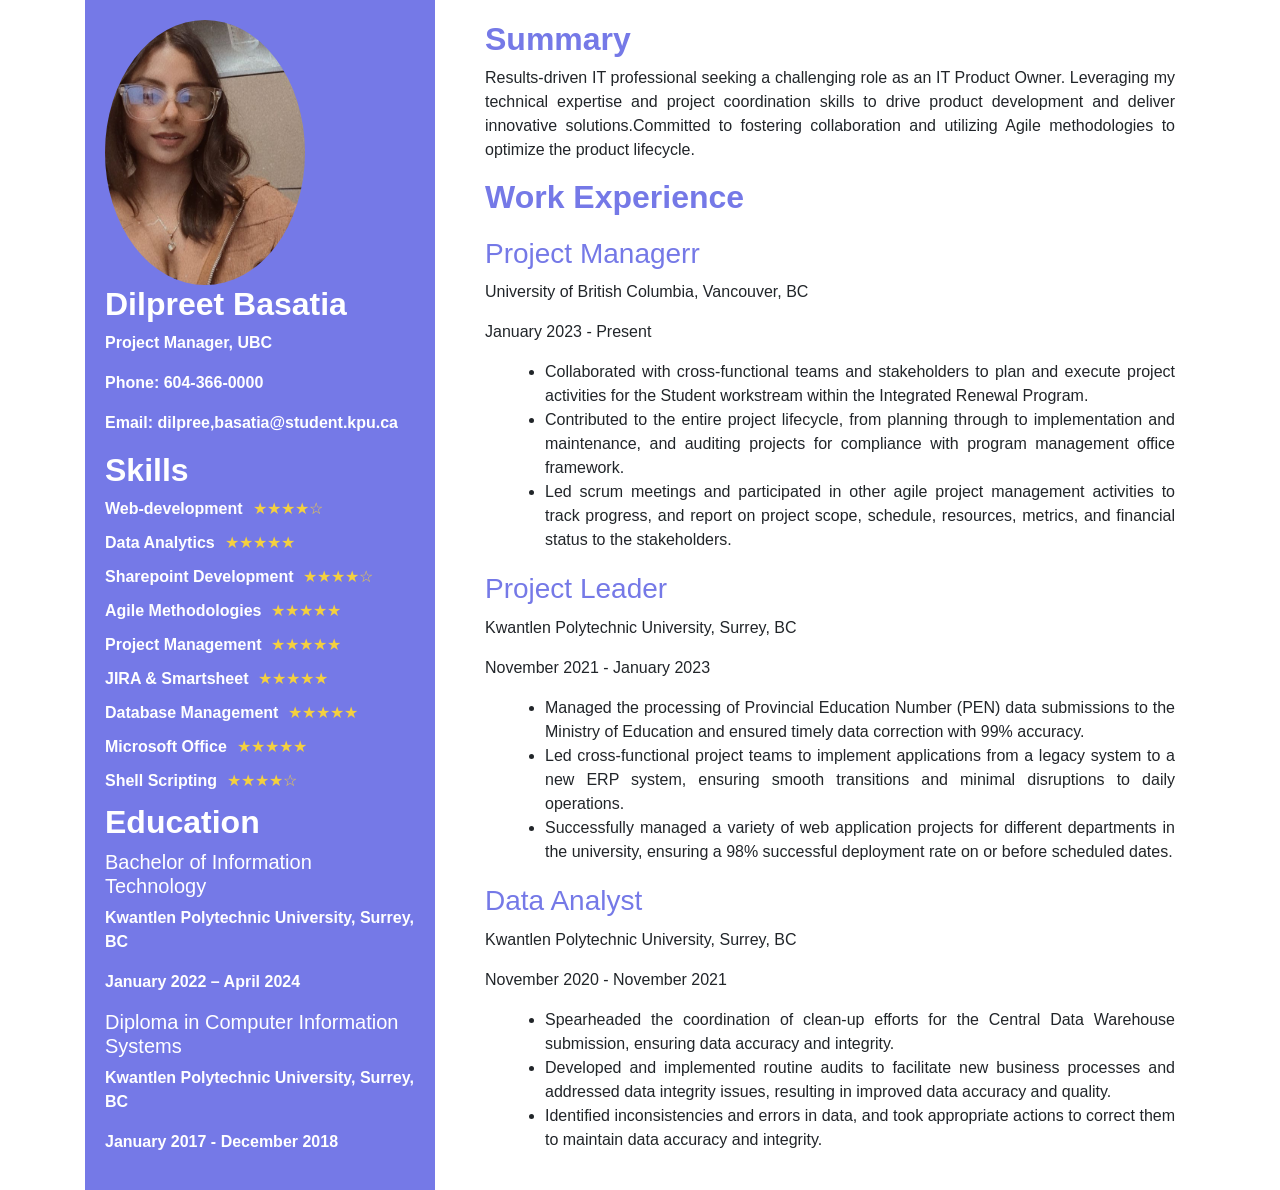
==== index.html @ 6bdb2d2a "Rename resume.html to index.html" ====
<!DOCTYPE html>
<html lang="en">
<head>
  <meta charset="UTF-8">
  <meta name="viewport" content="width=device-width, initial-scale=1.0">
  <link rel="stylesheet" href="style.css">
  <link rel="stylesheet" href="https://stackpath.bootstrapcdn.com/bootstrap/4.5.2/css/bootstrap.min.css">
  <title>Resume</title>
</head>
<body>
  <div class="container">
    <div class="row">
      <div class="col-md-4">
        <div class="left-column">
          <div class="profile">
            <img src="pic.jpg" alt="Profile Picture" class="img-fluid">
          </div>
          <div class="personal-details">
            <h2>Dilpreet Basatia</h2>
            <p>Project Manager, UBC</p>
            <p>Phone: 604-366-0000</p>
            <p>Email: dilpree,basatia@student.kpu.ca</p>
          </div>


          <div class="skills">
            <h2>Skills</h2>
            <ul>
              <li>
                <span class="skill-name">Web-development</span>
                <span class="skill-rating">★★★★☆</span>
              </li>
              <li>
                <span class="skill-name">Data Analytics</span>
                <span class="skill-rating">★★★★★</span>
              </li>
              <li>
                <span class="skill-name">Sharepoint Development</span>
                <span class="skill-rating">★★★★☆</span>
              </li>
              <li>
                <span class="skill-name">Agile Methodologies</span>
                <span class="skill-rating">★★★★★</span>
              </li>
<li>
                <span class="skill-name">Project Management</span>
                <span class="skill-rating">★★★★★</span>
              </li>
<li>
                <span class="skill-name">JIRA & Smartsheet</span>
                <span class="skill-rating">★★★★★</span>
              </li>
<li>
                <span class="skill-name">Database Management</span>
                <span class="skill-rating">★★★★★</span>
              </li>
<li>
                <span class="skill-name">Microsoft Office</span>
                <span class="skill-rating">★★★★★</span>
              </li>
              <li>
                <span class="skill-name">Shell Scripting</span>
                <span class="skill-rating">★★★★☆</span>
              </li>
            </ul>
          </div>
          <div class="education">

           <h2>Education</h2>
   <h5>Bachelor of Information Technology</h5>
            <p>Kwantlen Polytechnic University, Surrey, BC</p>
            <p>January 2022 – April 2024</p>
           <h5>Diploma in Computer Information Systems</h5>
            <p>Kwantlen Polytechnic University, Surrey, BC</p>
            <p>January 2017 - December 2018</p>

          </div>
        </div>
      </div>
      <div class="col-md-8">
        <div class="right-column">
 <div class="summary">
      <h2>Summary</h2>
      <p>
        Results-driven IT professional seeking a challenging role as an IT Product Owner. 
        Leveraging my technical expertise and project coordination skills to drive product 
        development and deliver innovative solutions.Committed to fostering collaboration and utilizing Agile methodologies to optimize the product lifecycle.
      </p>
      </div>
          <div class="work-experience">
            <h2>Work Experience</h2>
            <h3>Project Managerr</h3>
            <p>University of British Columbia, Vancouver, BC</p>
            <p>January 2023 - Present</p>
            <ul>
              <li>Collaborated with cross-functional teams and stakeholders to plan and execute project activities for the Student workstream within the Integrated Renewal Program.</li>
        <li>Contributed to the entire project lifecycle, from planning through to implementation and maintenance, and auditing projects for compliance with program management office framework.</li>
        <li>Led scrum meetings and participated in other agile project management activities to track progress, and report on project scope, schedule, resources, metrics, and financial status to the stakeholders.</li>
            </ul>
            <h3>Project Leader</h3>
            <p>Kwantlen Polytechnic University, Surrey, BC</p>
            <p>November 2021 - January 2023</p>
            <ul>
              <li>Managed the processing of Provincial Education Number (PEN) data submissions to the Ministry of Education and ensured timely data correction with 99% accuracy.</li>
        <li>Led cross-functional project teams to implement applications from a legacy system to a new ERP system, ensuring smooth transitions and minimal disruptions to daily operations.</li>
        <li>Successfully managed a variety of web application projects for different departments in the university, ensuring a 98% successful deployment rate on or before scheduled dates.</li>
            </ul>
          <h3>Data Analyst</h3>
            <p>Kwantlen Polytechnic University, Surrey, BC</p>
            <p>November 2020 - November 2021</p>
            <ul>
             <li>Spearheaded the coordination of clean-up efforts for the Central Data Warehouse submission, ensuring data accuracy and integrity.</li>
        <li>Developed and implemented routine audits to facilitate new business processes and addressed data integrity issues, resulting in improved data accuracy and quality.</li>
        <li>Identified inconsistencies and errors in data, and took appropriate actions to correct them to maintain data accuracy and integrity.</li>
            </ul>
          </div>
        </div>
      </div>
    </div>
  </div>

  <script src="https://stackpath.bootstrapcdn.com/bootstrap/4.5.2/js/bootstrap.min.js"></script>
</body>
</html>
---- style.css ----
.left-column {
  background-color: #7579e7;
  padding: 20px;
}

.right-column {
  background-color: #ffffff;
  padding: 20px;
}

.profile img {
  width: 100%;
  max-width: 200px;
  border-radius: 50%;
}

.personal-details h2 {
  color: #ffffff;
  font-weight: bold;
}

.personal-details {
  color: #ffffff;
  font-weight: bold;
}


.summary h2 {
  color: #7579e7;
  font-weight: bold;
}


.summary {
  
 text-align: justify;
}


.skills h2 {
  color: #ffffff;
  font-weight: bold;
}

.skills ul {
  list-style: none;
  padding: 0;
  margin: 0;
}

.skills li {
  display: flex;
  align-items: center;
  margin-bottom: 10px;
}

.skill-name {
  color: #ffffff;
  font-weight: bold;
}

.skill-rating {
  color: #f4d03f;
  margin-left: 10px;
}

.education h2 {
  color: #ffffff;
  font-weight: bold;
}

.education {
  color: #ffffff;
  font-weight: bold;
}

.work-experience h2 {
  color: #7579e7;
  font-weight: bold;
}

.work-experience h3 {
  color: #7579e7;
  margin-top: 20px;
  margin-bottom: 10px;
}

.work-experience ul {
  list-style-type: disc;
 text-align: justify;
  margin-left: 20px;
}
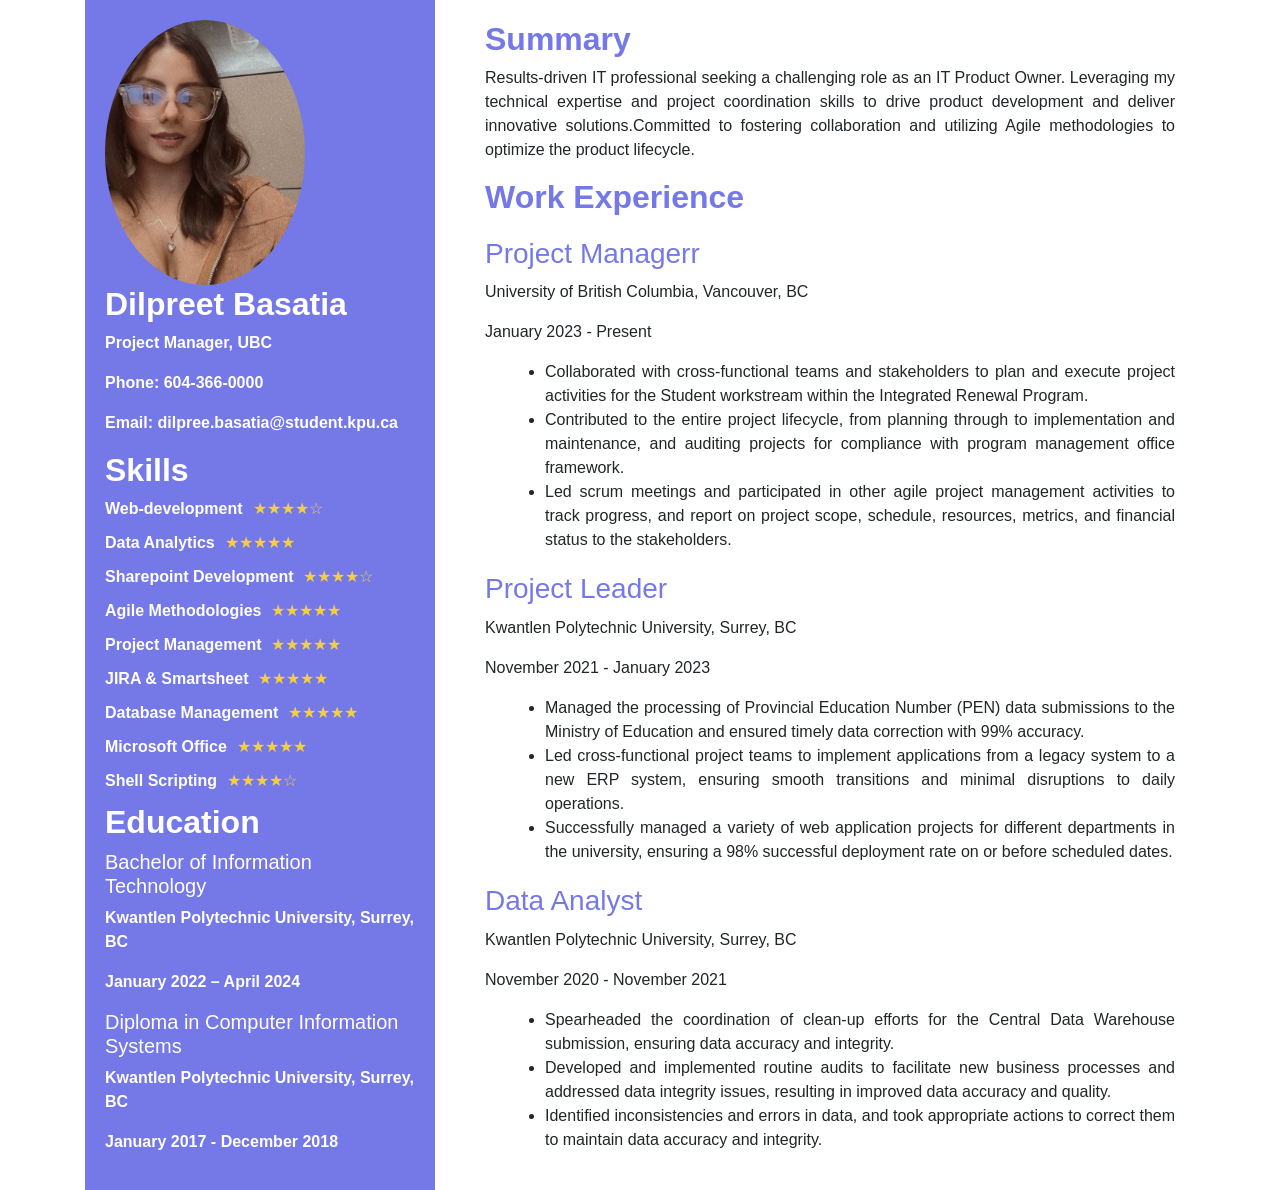
==== commit aacaa096: "Update index.html" ====
--- a/index.html
+++ b/index.html
@@ -19,7 +19,7 @@
             <h2>Dilpreet Basatia</h2>
             <p>Project Manager, UBC</p>
             <p>Phone: 604-366-0000</p>
-            <p>Email: dilpree,basatia@student.kpu.ca</p>
+            <p>Email: dilpree.basatia@student.kpu.ca</p>
           </div>
 
 
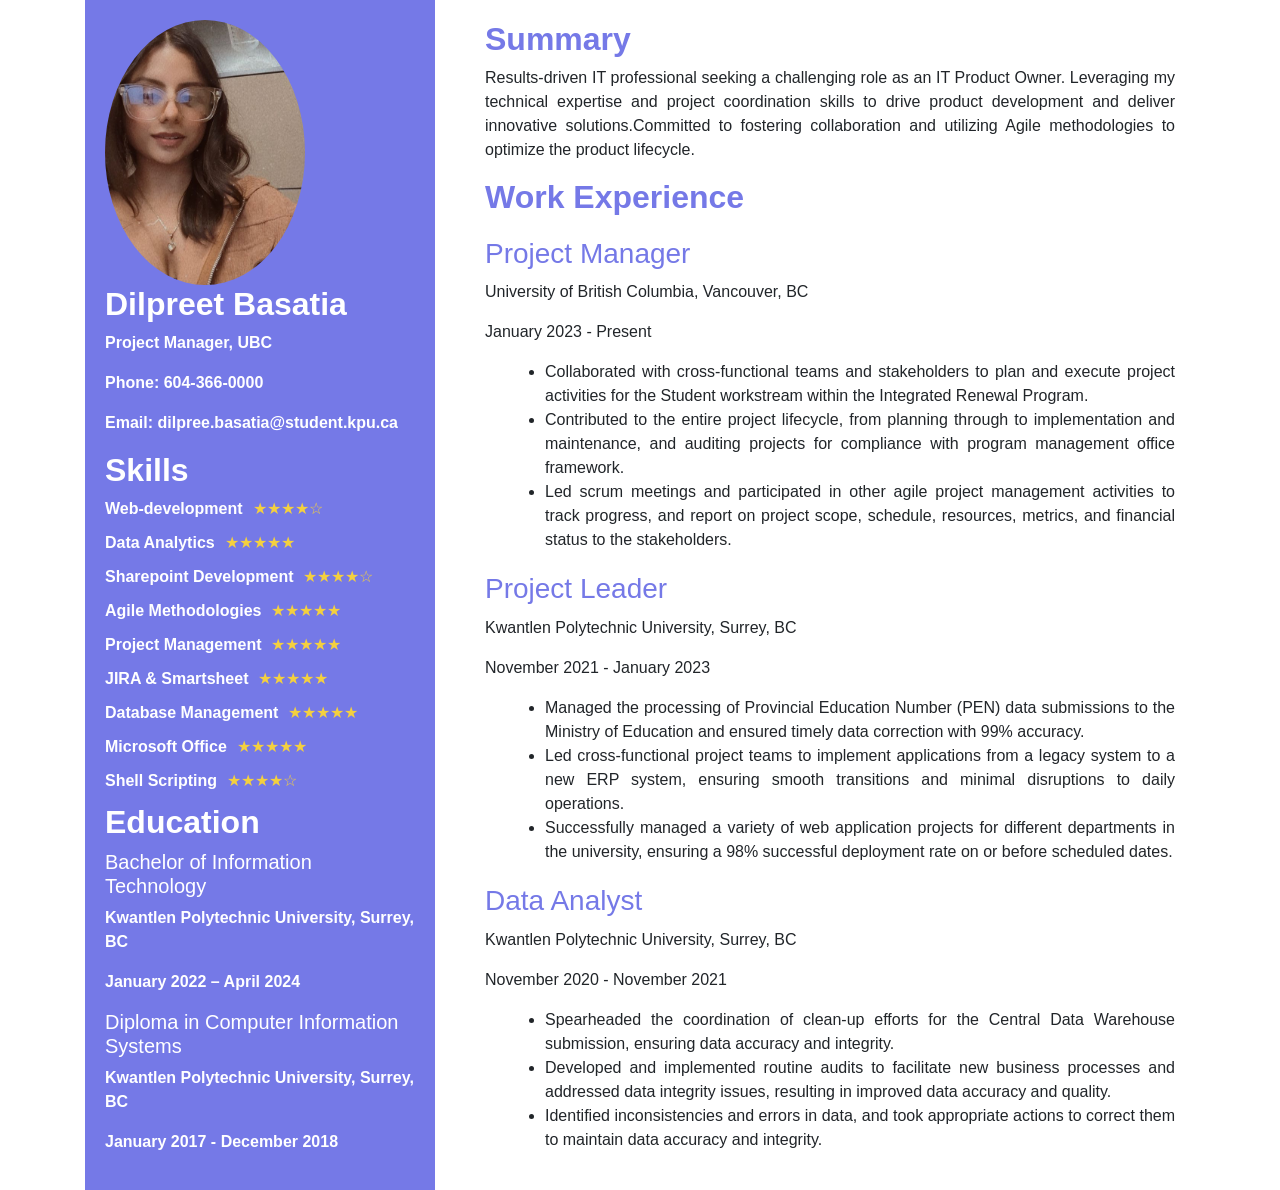
==== commit 45b6debe: "Update index.html" ====
--- a/index.html
+++ b/index.html
@@ -89,7 +89,7 @@
       </div>
           <div class="work-experience">
             <h2>Work Experience</h2>
-            <h3>Project Managerr</h3>
+            <h3>Project Manager</h3>
             <p>University of British Columbia, Vancouver, BC</p>
             <p>January 2023 - Present</p>
             <ul>
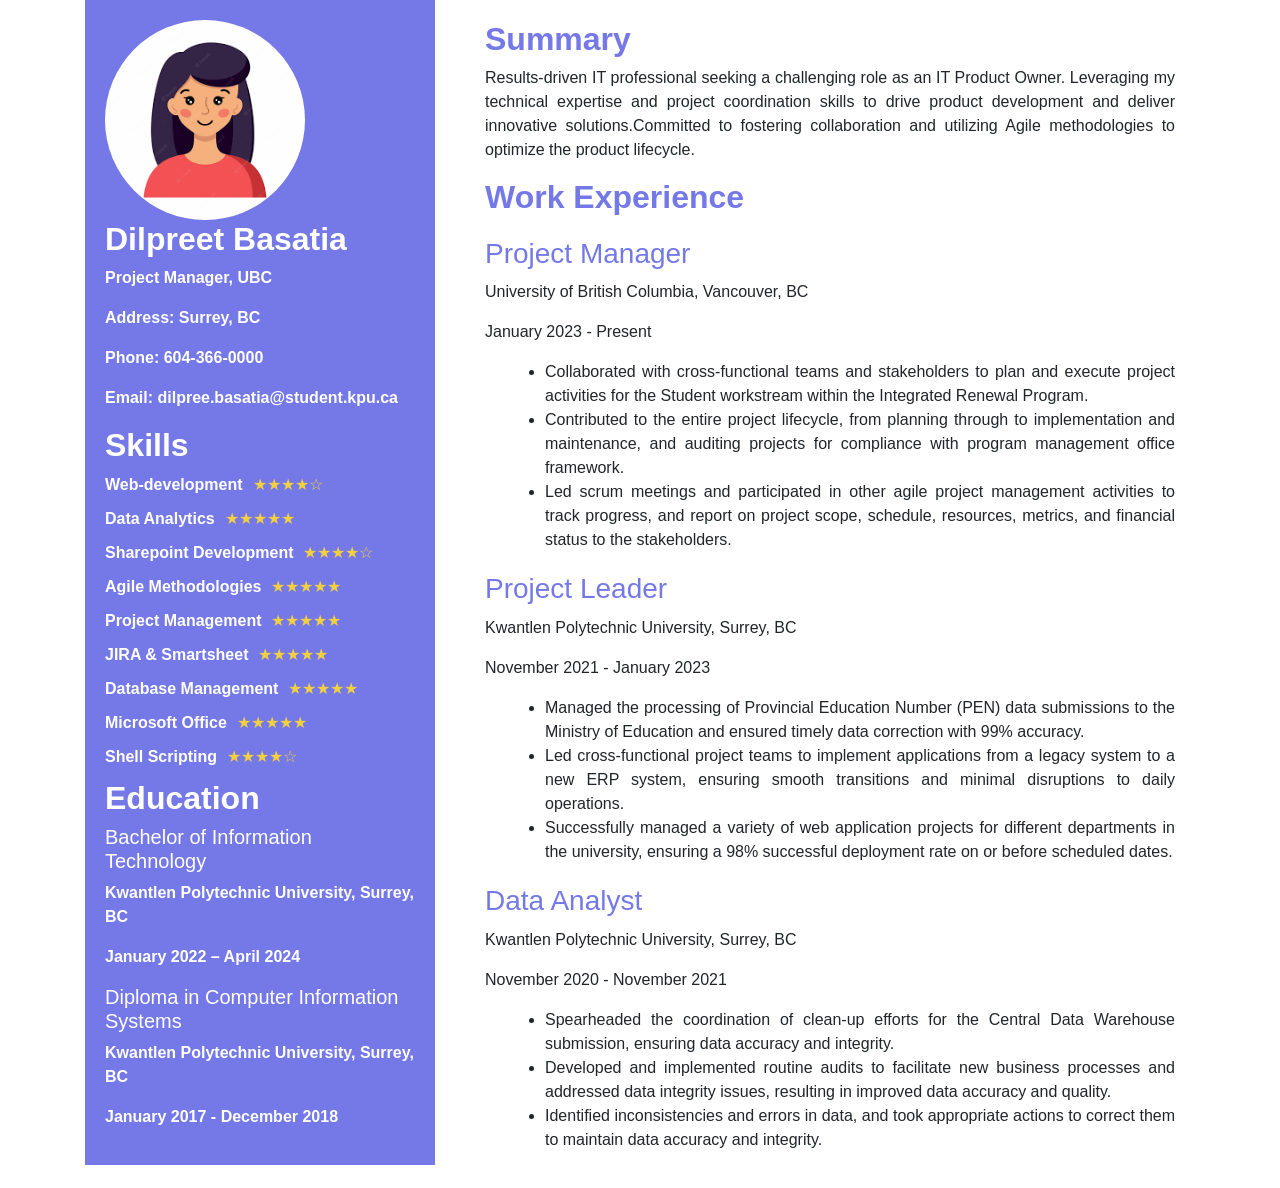
==== commit 66143cbd: "Update index.html" ====
--- a/index.html
+++ b/index.html
@@ -18,6 +18,7 @@
           <div class="personal-details">
             <h2>Dilpreet Basatia</h2>
             <p>Project Manager, UBC</p>
+            <p>Address: Surrey, BC</p>
             <p>Phone: 604-366-0000</p>
             <p>Email: dilpree.basatia@student.kpu.ca</p>
           </div>
